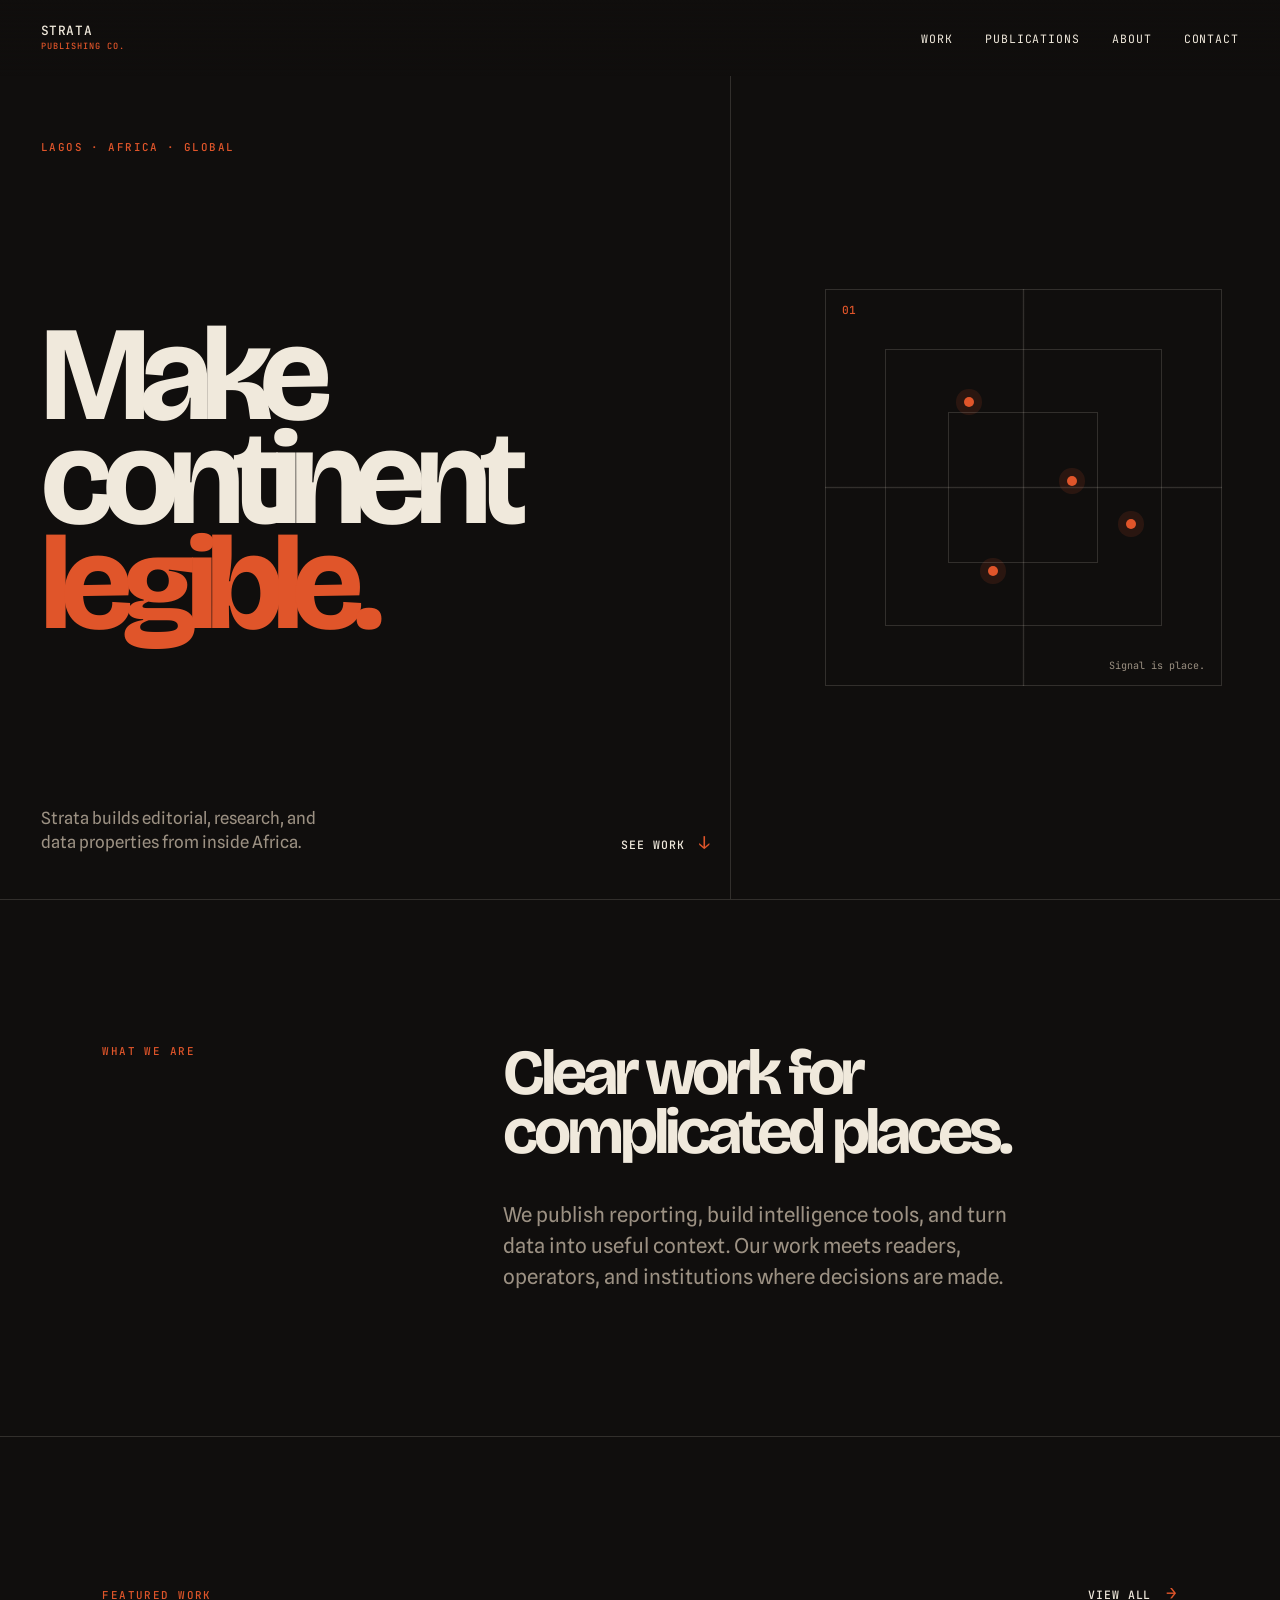
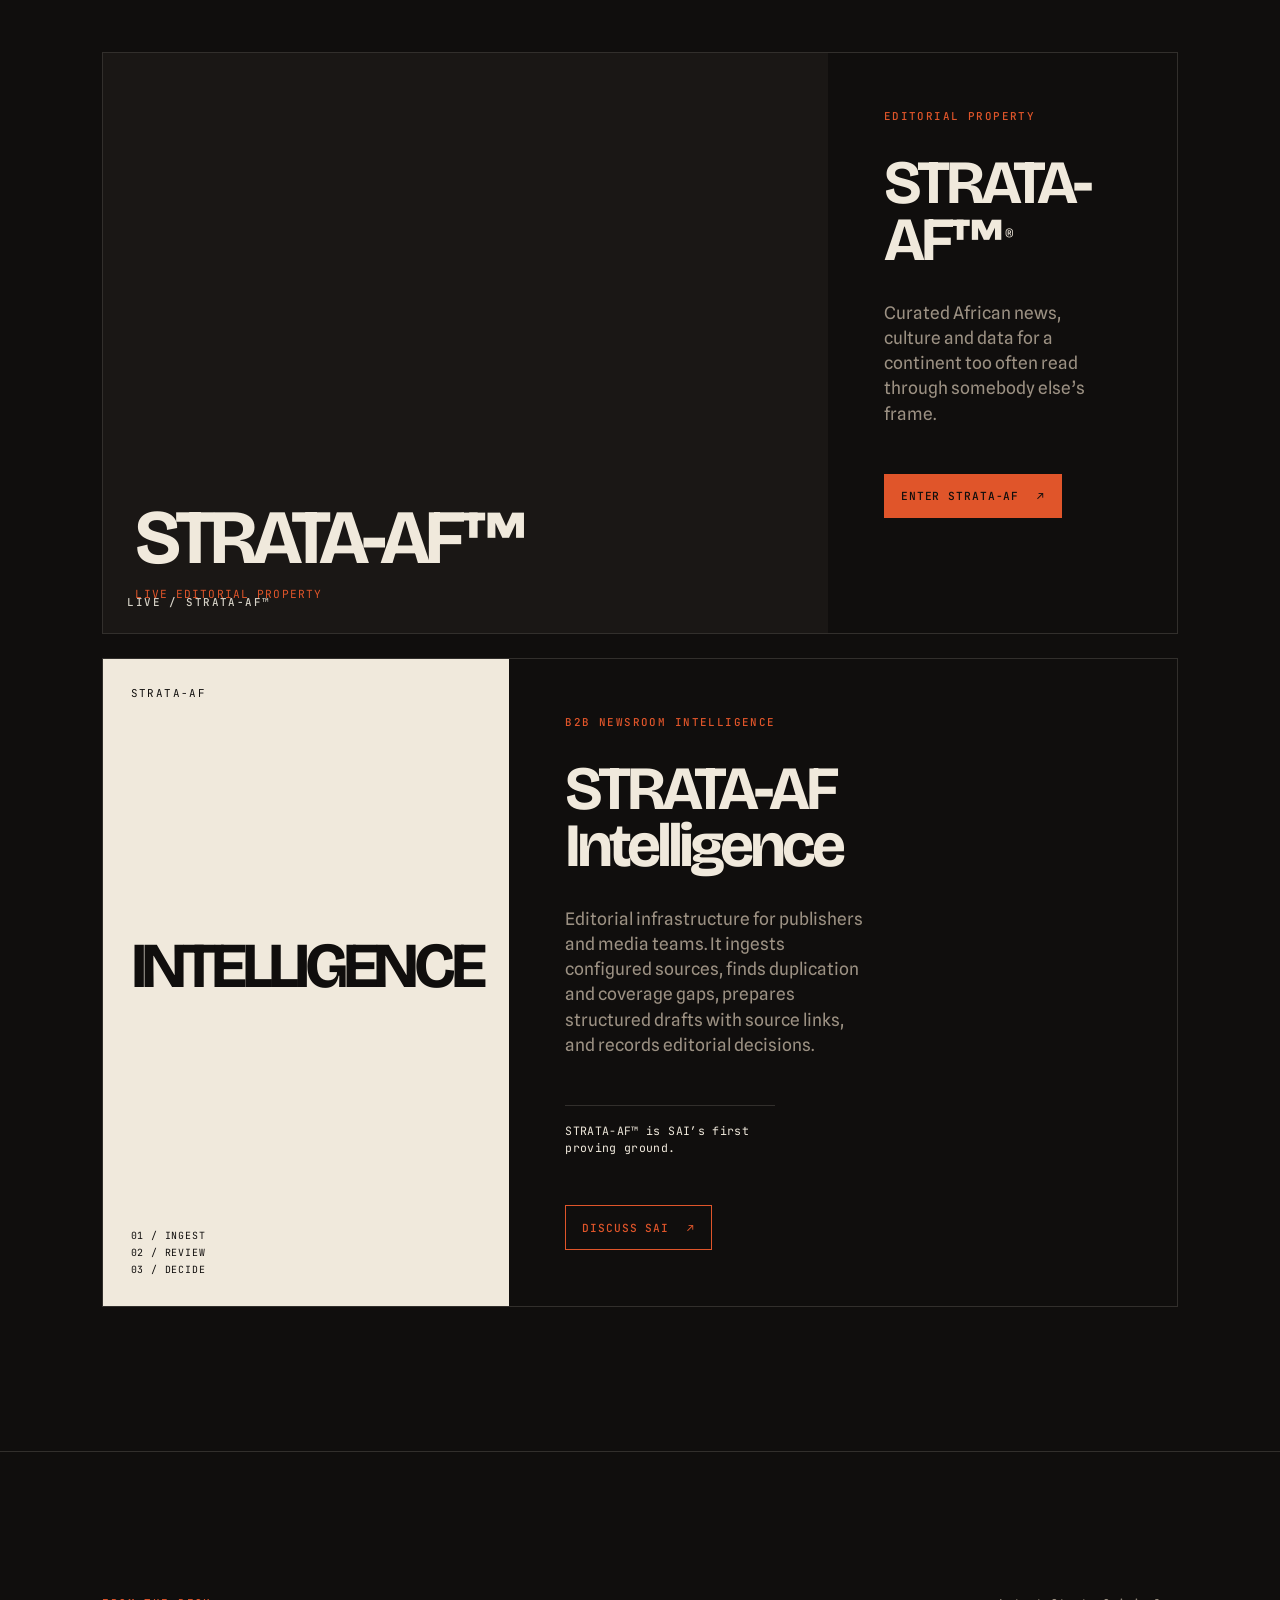
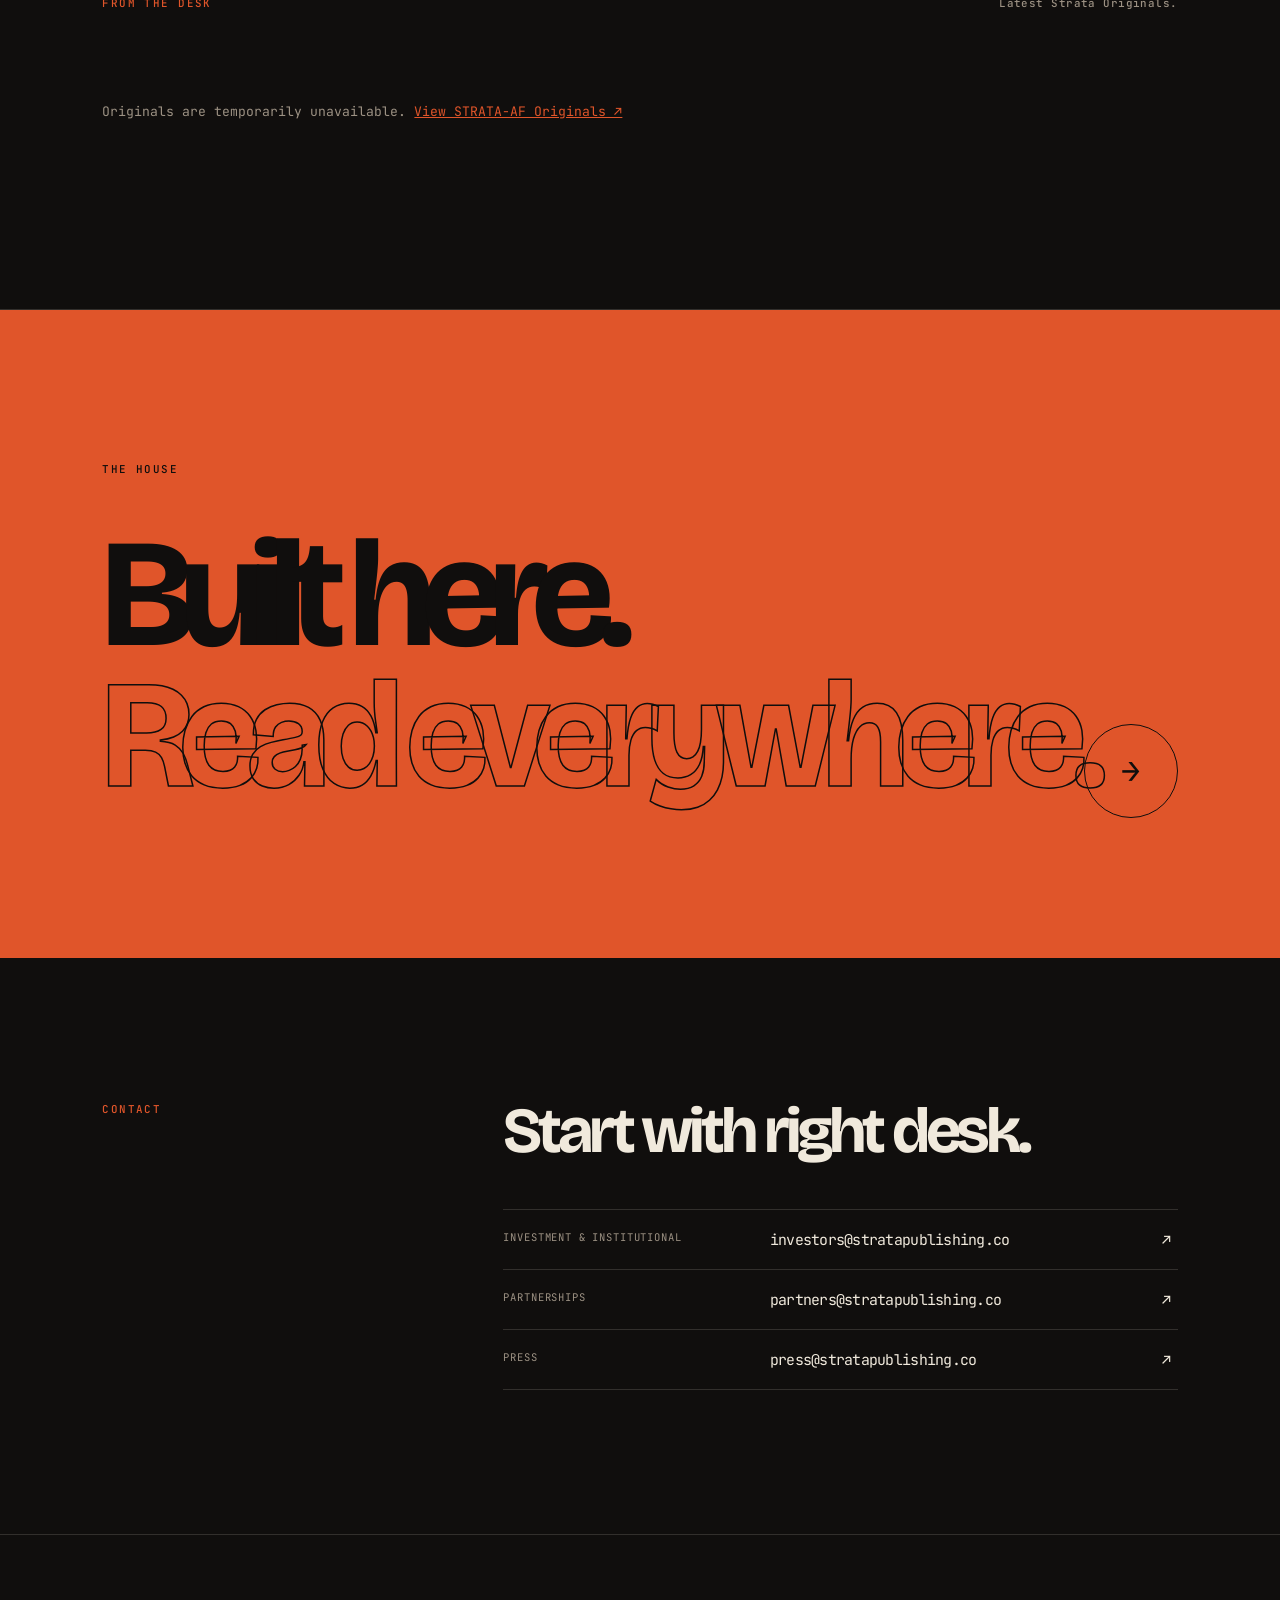
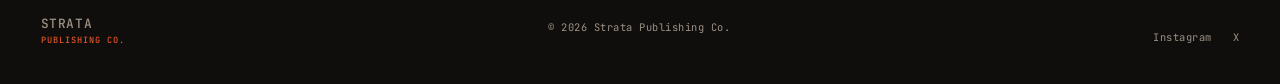
==== site/index.html @ 6c733cab "Website Redesign & Update" ====
<!doctype html>
<html lang="en">
<head>
  <meta charset="utf-8">
  <meta name="viewport" content="width=device-width, initial-scale=1">
  <meta name="description" content="Strata Publishing Co. builds editorial, research, and data properties for Africa.">
  <meta name="theme-color" content="#100E0D">
  <title>Strata Publishing Co. — African intelligence</title>
  <link rel="preconnect" href="https://fonts.googleapis.com">
  <link rel="preconnect" href="https://fonts.gstatic.com" crossorigin>
  <link href="https://fonts.googleapis.com/css2?family=Bricolage+Grotesque:opsz,wdth,wght@12..96,75..100,600..800&family=JetBrains+Mono:wght@400;500&family=Spline+Sans:wght@300;400;500&display=swap" rel="stylesheet">
  <link rel="icon" type="image/svg+xml" href="data:image/svg+xml,%3Csvg xmlns='http://www.w3.org/2000/svg' viewBox='0 0 32 32'%3E%3Crect width='32' height='32' fill='%23100E0D'/%3E%3Cpath d='M7 9h18M7 16h18M7 23h12' stroke='%23F0E9DC' stroke-width='2'/%3E%3Ccircle cx='24' cy='23' r='2' fill='%23E0552A'/%3E%3C/svg%3E">
  <link rel="stylesheet" href="./styles.css">
  <link rel="stylesheet" href="./overrides.css">
  <link rel="stylesheet" href="./sai.css">
</head>
<body>
  <a class="skip" href="#main">Skip to content</a>
  <header class="site-header" data-header>
    <a class="wordmark" href="#top" aria-label="Strata Publishing Co. home">STRATA <span>PUBLISHING CO.</span></a>
    <nav class="nav" aria-label="Primary navigation">
      <a href="#work">Work</a><a href="#publications">Publications</a><a href="#about">About</a><a href="#contact">Contact</a>
    </nav>
    <button class="menu-button" type="button" aria-expanded="false" aria-controls="menu" data-menu-button><span>Menu</span><i></i></button>
  </header>

  <dialog class="menu" id="menu" data-menu aria-label="Site menu">
    <div class="menu-top"><span class="eyebrow">Navigation</span><button type="button" data-menu-close>Close <span>×</span></button></div>
    <nav aria-label="Mobile navigation">
      <a href="#work" data-menu-link>Work <span>01</span></a><a href="#publications" data-menu-link>Publications <span>02</span></a><a href="#about" data-menu-link>About <span>03</span></a><a href="#contact" data-menu-link>Contact <span>04</span></a>
    </nav>
    <p>Editorial, research and data properties for people deciding where Africa goes next.</p>
  </dialog>

  <main id="main">
    <section class="hero" id="top">
      <div class="hero-copy">
        <p class="eyebrow reveal">Lagos · Africa · Global</p>
        <h1><span class="line">Make continent</span><span class="line rust">legible.</span></h1>
        <div class="hero-bottom reveal"><p>Strata builds editorial, research, and data properties from inside Africa.</p><a href="#work" class="text-link">See work <span>↓</span></a></div>
      </div>
      <div class="hero-art" aria-hidden="true">
        <div class="grid-map"><b>01</b><span class="dot d1"></span><span class="dot d2"></span><span class="dot d3"></span><span class="dot d4"></span><em>Signal is place.</em></div>
      </div>
    </section>

    <section class="statement section" id="about">
      <p class="eyebrow">What we are</p>
      <div><h2>Clear work for complicated places.</h2><p class="lede">We publish reporting, build intelligence tools, and turn data into useful context. Our work meets readers, operators, and institutions where decisions are made.</p></div>
    </section>

    <section class="feature section" id="work">
      <div class="section-head"><p class="eyebrow">Featured work</p><a class="text-link" href="#publications">View all <span>→</span></a></div>
      <div class="featured-grid reveal">
        <article class="feature-card feature-card--live">
          <a class="feature-media live-home" data-live-home href="https://www.strata-af.com" target="_blank" rel="noreferrer" aria-label="Open live STRATA-AF homepage"><div class="frame-fallback"><span>STRATA-AF™</span><small>Live editorial property</small></div><p class="media-label">LIVE / STRATA-AF™</p></a>
          <div class="feature-info"><p class="eyebrow">Editorial property</p><h2>STRATA-AF™<sup>®</sup></h2><p>Curated African news, culture and data for a continent too often read through somebody else’s frame.</p><a class="button" href="https://www.strata-af.com" target="_blank" rel="noreferrer">Enter STRATA-AF <span>↗</span></a></div>
        </article>
        <article class="feature-card intelligence-card">
          <div class="intelligence-visual" aria-hidden="true"><span>STRATA-AF</span><strong>INTELLIGENCE</strong><i>01 / INGEST<br>02 / REVIEW<br>03 / DECIDE</i></div>
          <div class="feature-info"><p class="eyebrow">B2B newsroom intelligence</p><h2>STRATA-AF Intelligence</h2><p>Editorial infrastructure for publishers and media teams. It ingests configured sources, finds duplication and coverage gaps, prepares structured drafts with source links, and records editorial decisions.</p><p class="proof-note">STRATA-AF™ is SAI’s first proving ground.</p><a class="button button--quiet" href="mailto:partners@stratapublishing.co?subject=STRATA-AF%20Intelligence">Discuss SAI <span>↗</span></a></div>
        </article>
      </div>
    </section>

    <section class="programs section" id="publications">
      <div class="section-head"><p class="eyebrow">From the desk</p><p class="section-note">Latest Strata Originals.</p></div>
      <div class="desk-grid" data-originals aria-live="polite"><p class="desk-status">Loading latest Originals…</p></div>
    </section>

    <section class="manifesto">
      <p class="eyebrow">The house</p>
      <h2>Built here.<br><span>Read everywhere.</span></h2>
      <a class="round-link" href="#contact" aria-label="Contact Strata Publishing Co.">→</a>
    </section>

    <section class="contact section" id="contact">
      <p class="eyebrow">Contact</p>
      <div><h2>Start with right desk.</h2><div class="contact-grid"><a href="mailto:investors@stratapublishing.co"><span>Investment &amp; institutional</span>investors@stratapublishing.co <b>↗</b></a><a href="mailto:partners@stratapublishing.co"><span>Partnerships</span>partners@stratapublishing.co <b>↗</b></a><a href="mailto:press@stratapublishing.co"><span>Press</span>press@stratapublishing.co <b>↗</b></a></div></div>
    </section>
  </main>
  <footer><a class="wordmark" href="#top">STRATA <span>PUBLISHING CO.</span></a><p>© <span data-year></span> Strata Publishing Co.</p><div><a href="https://www.instagram.com/strata.af/" target="_blank" rel="noreferrer">Instagram</a><a href="https://x.com/strata_af" target="_blank" rel="noreferrer">X</a></div></footer>
  <script type="module" src="./app.js"></script>
</body>
</html>
---- site/styles.css ----
:root{--bg:#100e0d;--raise:#1a1715;--bone:#f0e9dc;--muted:#9c9183;--faint:#6a6157;--rust:#e0552a;--line:rgba(240,233,220,.15);--display:'Bricolage Grotesque',sans-serif;--body:'Spline Sans',sans-serif;--mono:'JetBrains Mono',monospace}*{box-sizing:border-box}html{scroll-behavior:smooth}body{margin:0;background:var(--bg);color:var(--bone);font-family:var(--body);font-size:16px;line-height:1.45}a{color:inherit}.skip{position:fixed;left:1rem;top:-4rem;z-index:99;padding:.7rem 1rem;background:var(--bone);color:var(--bg)}.skip:focus{top:1rem}.site-header{height:76px;padding:0 3.2vw;position:fixed;top:0;left:0;width:100%;display:flex;z-index:10;align-items:center;justify-content:space-between;background:linear-gradient(var(--bg),transparent);mix-blend-mode:normal}.wordmark{font:500 .8rem/1 var(--mono);letter-spacing:.04em;text-decoration:none}.wordmark span{display:block;color:var(--rust);font-size:.54rem;letter-spacing:.12em;margin-top:.3rem}.nav{display:flex;gap:2rem;font:400 .72rem var(--mono);text-transform:uppercase;letter-spacing:.08em}.nav a,.menu a,footer a{text-decoration:none}.nav a:hover,.text-link:hover{color:var(--rust)}.menu-button{display:none;border:0;background:none;color:var(--bone);font:400 .72rem var(--mono);letter-spacing:.08em;text-transform:uppercase;cursor:pointer}.menu-button i{display:inline-block;width:14px;border-top:1px solid;margin-left:8px;vertical-align:middle}.hero{min-height:100svh;display:grid;grid-template-columns:1.15fr .85fr;padding:76px 3.2vw 0;border-bottom:1px solid var(--line)}.hero-copy{display:flex;flex-direction:column;justify-content:space-between;padding:5vw 0 3.5vw}.eyebrow,.section-note,.media-label{margin:0;color:var(--rust);font:500 .68rem var(--mono);letter-spacing:.13em;text-transform:uppercase}.hero h1{margin:0;font-family:var(--display);font-size:clamp(4.2rem,10.5vw,11.6rem);line-height:.78;letter-spacing:-.075em}.hero h1 .line{display:block}.hero h1 .rust{color:var(--rust)}.hero-bottom{display:flex;align-items:end;justify-content:space-between;gap:2rem;max-width:670px}.hero-bottom p{margin:0;max-width:31ch;font-size:1.05rem;color:var(--muted)}.text-link{font:500 .72rem var(--mono);letter-spacing:.08em;text-transform:uppercase;text-decoration:none;white-space:nowrap}.text-link span{color:var(--rust);font-size:1.1rem;margin-left:.4rem}.hero-art{border-left:1px solid var(--line);display:flex;align-items:center;justify-content:center;padding-left:6vw}.grid-map{position:relative;width:min(31vw,420px);aspect-ratio:1;background:linear-gradient(90deg,transparent 49.7%,var(--line) 50%,transparent 50.3%),linear-gradient(transparent 49.7%,var(--line) 50%,transparent 50.3%);border:1px solid var(--line)}.grid-map:before,.grid-map:after{content:"";position:absolute;border:1px solid var(--line);inset:15%}.grid-map:after{inset:31%}.grid-map b{position:absolute;left:1rem;top:.8rem;color:var(--rust);font:500 .7rem var(--mono)}.grid-map em{position:absolute;right:1rem;bottom:.8rem;font:400 .63rem var(--mono);color:var(--muted)}.dot{position:absolute;width:10px;height:10px;background:var(--rust);border-radius:50%;box-shadow:0 0 0 8px rgba(224,85,42,.12)}.d1{top:27%;left:35%}.d2{top:47%;left:61%}.d3{top:70%;left:41%}.d4{top:58%;left:76%}.section{padding:9rem 8vw}.statement{display:grid;grid-template-columns:1fr 2fr;gap:4rem;border-bottom:1px solid var(--line)}h2{font:700 clamp(2.5rem,5vw,5.5rem)/.92 var(--display);letter-spacing:-.065em;margin:0}.lede{max-width:44ch;color:var(--muted);font-size:clamp(1.15rem,1.6vw,1.45rem);line-height:1.5;margin:2.4rem 0 0}.section-head{display:flex;justify-content:space-between;align-items:baseline;margin-bottom:3rem}.section-note{color:var(--muted);letter-spacing:.04em;text-transform:none}.feature{border-bottom:1px solid var(--line)}.feature-card{display:grid;grid-template-columns:1.35fr .65fr;border:1px solid var(--line)}.feature-media{min-height:580px;background:#a24126;position:relative;overflow:hidden}.feature-media:before{content:"";position:absolute;width:64%;height:115%;left:24%;top:-7%;border-radius:50% 50% 0 0;background:var(--bg);transform:rotate(26deg)}.feature-media:after{content:"";position:absolute;inset:10%;border:1px solid rgba(240,233,220,.35)}.media-sun{position:absolute;width:140px;aspect-ratio:1;border-radius:50%;background:var(--bone);top:23%;left:44%;z-index:1}.media-label{position:absolute;bottom:1.5rem;left:1.5rem;z-index:2;color:var(--bone)}.feature-info{padding:3.5rem;display:flex;flex-direction:column;align-items:start}.feature-info h2{font-size:clamp(3rem,4.8vw,5.3rem);margin:2rem 0}.feature-info sup{font:400 .9rem var(--mono);letter-spacing:0}.feature-info p:not(.eyebrow){color:var(--muted);max-width:30ch;font-size:1.08rem;margin:0 0 3rem}.button{border:1px solid var(--rust);background:var(--rust);color:var(--bg);padding:.9rem 1rem;text-decoration:none;font:500 .7rem var(--mono);letter-spacing:.08em;text-transform:uppercase}.button:hover{background:transparent;color:var(--rust)}.button span{margin-left:.6rem}.programs{border-bottom:1px solid var(--line)}.filter-bar{display:flex;gap:.4rem;border-bottom:1px solid var(--line)}.filter-bar button{border:0;border-bottom:2px solid transparent;background:none;padding:.8rem 1rem .9rem 0;margin-right:1.4rem;color:var(--muted);font:400 .73rem var(--mono);letter-spacing:.06em;text-transform:uppercase;cursor:pointer}.filter-bar button.active{color:var(--bone);border-color:var(--rust)}.work-list{border-top:0}.work-row{display:grid;grid-template-columns:4.5rem 9rem 1fr 7rem 1rem;gap:1rem;align-items:center;padding:1.55rem 0;border-bottom:1px solid var(--line);text-decoration:none}.work-row:hover{color:var(--rust)}.work-index,.work-type,.work-date{font:400 .65rem var(--mono);letter-spacing:.08em;text-transform:uppercase;color:var(--faint)}.work-type{color:var(--rust)}.work-title{font:600 clamp(1.3rem,2.2vw,2rem)/1 var(--display);letter-spacing:-.04em}.work-title small{display:block;color:var(--muted);font:300 .92rem/1.45 var(--body);letter-spacing:0;max-width:43ch;margin-top:.45rem}.work-row b{font:400 1.2rem var(--mono)}.manifesto{min-height:72svh;padding:8vw;position:relative;display:flex;flex-direction:column;justify-content:center;overflow:hidden;background:var(--rust);color:var(--bg)}.manifesto .eyebrow{color:var(--bg);margin-bottom:3rem}.manifesto h2{font-size:clamp(4.5rem,12vw,14rem);letter-spacing:-.09em}.manifesto h2 span{color:transparent;-webkit-text-stroke:1.5px var(--bg)}.round-link{position:absolute;right:8vw;bottom:11vw;width:94px;height:94px;border:1px solid var(--bg);border-radius:50%;display:grid;place-items:center;text-decoration:none;font:400 2rem var(--mono);transition:transform .4s}.round-link:hover{transform:rotate(45deg)}.contact{display:grid;grid-template-columns:1fr 2fr;gap:4rem}.contact-grid{margin-top:3rem;border-top:1px solid var(--line)}.contact-grid a{display:grid;grid-template-columns:1fr 1.5fr 1rem;gap:1rem;padding:1.25rem 0;border-bottom:1px solid var(--line);text-decoration:none;font:400 .93rem var(--mono);letter-spacing:-.05em}.contact-grid a:hover{color:var(--rust)}.contact-grid span{font:400 .66rem var(--mono);color:var(--muted);letter-spacing:.08em;text-transform:uppercase}.contact-grid b{font-weight:400}footer{min-height:150px;border-top:1px solid var(--line);padding:2.5rem 3.2vw;display:flex;align-items:end;justify-content:space-between;gap:2rem;font:400 .65rem var(--mono);letter-spacing:.05em;color:var(--muted)}footer div{display:flex;gap:1.3rem}footer a:hover{color:var(--rust)}.reveal{opacity:0;transform:translateY(25px);transition:opacity .8s cubic-bezier(.16,1,.3,1),transform .8s cubic-bezier(.16,1,.3,1)}.reveal.is-visible{opacity:1;transform:none}.menu{width:100%;height:100%;max-width:none;max-height:none;margin:0;border:0;background:var(--bg);color:var(--bone);padding:2.3rem 3.2vw}.menu::backdrop{background:var(--bg)}.menu-top{display:flex;justify-content:space-between}.menu-top button{border:0;background:none;color:var(--bone);font:400 .75rem var(--mono);cursor:pointer}.menu-top button span{font-size:1.4rem;color:var(--rust);vertical-align:middle}.menu nav{margin:11vh 0 8vh}.menu nav a{display:flex;justify-content:space-between;border-bottom:1px solid var(--line);font:700 clamp(3rem,9vw,9rem)/.88 var(--display);letter-spacing:-.07em;padding:.24em 0}.menu nav a:hover{color:var(--rust)}.menu nav span{font:400 .7rem var(--mono);letter-spacing:0;color:var(--rust)}.menu>p{max-width:30ch;color:var(--muted);font-size:1.1rem}@media(max-width:760px){.site-header{height:68px;padding:0 1.25rem}.nav{display:none}.menu-button{display:block}.hero{grid-template-columns:1fr;min-height:730px;padding:68px 1.25rem 0}.hero-copy{padding:3.5rem 0 2rem;z-index:1}.hero h1{font-size:clamp(4.1rem,18vw,7.4rem);line-height:.81}.hero-bottom{align-items:start;flex-direction:column;gap:1.7rem}.hero-bottom p{font-size:1rem}.hero-art{position:absolute;right:1.25rem;bottom:2rem;border:0;padding:0;opacity:.67}.grid-map{width:47vw}.statement,.contact{grid-template-columns:1fr;gap:2.5rem}.section{padding:5.5rem 1.25rem}.section-head{gap:1rem}.section-note{font-size:.61rem}.feature-card{grid-template-columns:1fr}.feature-media{min-height:390px}.feature-info{padding:2rem}.feature-info h2{margin:1.4rem 0}.feature-info p:not(.eyebrow){margin-bottom:2rem}.filter-bar{overflow:auto}.filter-bar button{white-space:nowrap;margin-right:.8rem}.work-row{grid-template-columns:2.3rem 1fr 1rem;gap:.7rem}.work-type,.work-date{display:none}.work-title{font-size:1.5rem}.work-title small{font-size:.85rem}.manifesto{min-height:550px;padding:1.25rem}.manifesto h2{font-size:clamp(4rem,19vw,8rem)}.round-link{width:70px;height:70px;right:1.25rem;bottom:3rem}.contact-grid a{grid-template-columns:1fr 1rem;font-size:.77rem;gap:.6rem}.contact-grid span{grid-column:1/-1}.contact-grid b{grid-column:2;grid-row:2}footer{padding:2rem 1.25rem;align-items:start;flex-direction:column;gap:1.5rem}.menu{padding:1.6rem 1.25rem}.menu nav{margin:8vh 0}.menu nav a{font-size:clamp(3.5rem,17vw,6rem)}}@media(prefers-reduced-motion:reduce){html{scroll-behavior:auto}.reveal{transition:none}.round-link{transition:none}}
---- site/overrides.css ----
.featured-grid{display:grid;gap:1.5rem}.live-home{display:block;text-decoration:none}.live-home:before,.live-home:after{display:none}.live-home img{width:100%;height:100%;display:block;position:absolute;z-index:1;inset:0;object-fit:cover;filter:saturate(.82);transition:filter .25s,transform .25s}.live-home:hover img{filter:saturate(1);transform:scale(1.02)}.live-home__title{position:absolute;z-index:2;left:1.5rem;right:1.5rem;bottom:3.7rem;font:700 clamp(1.7rem,3.4vw,3.5rem)/.9 var(--display);letter-spacing:-.06em;color:var(--bone);text-shadow:0 2px 18px rgba(0,0,0,.35)}.frame-fallback{position:absolute;inset:0;display:flex;flex-direction:column;justify-content:end;padding:2rem;background:var(--raise);color:var(--bone)}.frame-fallback span{font:700 clamp(3rem,6vw,7rem)/.85 var(--display);letter-spacing:-.07em}.frame-fallback small{margin-top:1rem;font:400 .7rem var(--mono);color:var(--rust);letter-spacing:.1em;text-transform:uppercase}.feature-card--live .media-label{z-index:3;mix-blend-mode:difference}.intelligence-card{grid-template-columns:.48fr 1fr}.intelligence-visual{min-height:360px;padding:1.7rem;display:flex;flex-direction:column;justify-content:space-between;background:var(--bone);color:var(--bg);font-family:var(--mono)}.intelligence-visual span{font-size:.68rem;letter-spacing:.13em}.intelligence-visual strong{font:700 clamp(2.2rem,5vw,5rem)/.8 var(--display);letter-spacing:-.08em}.intelligence-visual i{font-style:normal;font-size:.62rem;line-height:1.7;letter-spacing:.08em}.button--quiet{background:transparent;color:var(--rust)}.button--quiet:hover{background:var(--rust);color:var(--bg)}.desk-grid{display:grid;grid-template-columns:repeat(3,1fr);gap:1rem}.original-card{display:block;text-decoration:none}.original-card img{width:100%;aspect-ratio:1.32;object-fit:cover;background:var(--raise);filter:saturate(.85);transition:filter .25s,transform .25s}.original-card span{display:block;margin-top:.85rem;font:600 clamp(1.25rem,2.2vw,2rem)/1 var(--display);letter-spacing:-.045em}.original-card:hover{color:var(--rust)}.original-card:hover img{filter:saturate(1.1);transform:translateY(-4px)}.desk-status{grid-column:1/-1;padding:2rem 0;color:var(--muted);font:400 .82rem var(--mono)}.desk-status a{color:var(--rust)}body{overflow-x:clip}@media(max-width:760px){.intelligence-card{grid-template-columns:1fr}.site-header{background:rgba(16,14,13,.92);backdrop-filter:blur(12px)}.menu-button,.menu-top button{min-height:44px;min-width:44px}.menu nav a{min-height:64px;align-items:center}.feature-media{min-height:340px}.live-home__title{left:1.25rem;right:1.25rem;bottom:3.25rem;font-size:clamp(1.7rem,8vw,2.6rem)}.button{min-height:44px;display:inline-flex;align-items:center}.contact-grid a{min-height:58px;align-items:center}.desk-grid{grid-template-columns:1fr 1fr;gap:1rem}.original-card span{font-size:1.2rem}}@media(max-width:540px){.desk-grid{grid-template-columns:1fr}.original-card{padding-bottom:1.5rem;border-bottom:1px solid var(--line)}.original-card img{aspect-ratio:1.5}.original-card span{font-size:1.55rem}.menu>p{font-size:1rem}.intelligence-visual{min-height:250px}.feature-info{padding:1.5rem}.feature-media{min-height:285px}}@media(hover:none){.live-home:hover img,.original-card:hover img{filter:saturate(.85);transform:none}}
---- site/sai.css ----
.proof-note{padding-top:1rem;border-top:1px solid var(--line);font:400 .72rem/1.55 var(--mono)!important;color:var(--bone)!important;letter-spacing:.03em}
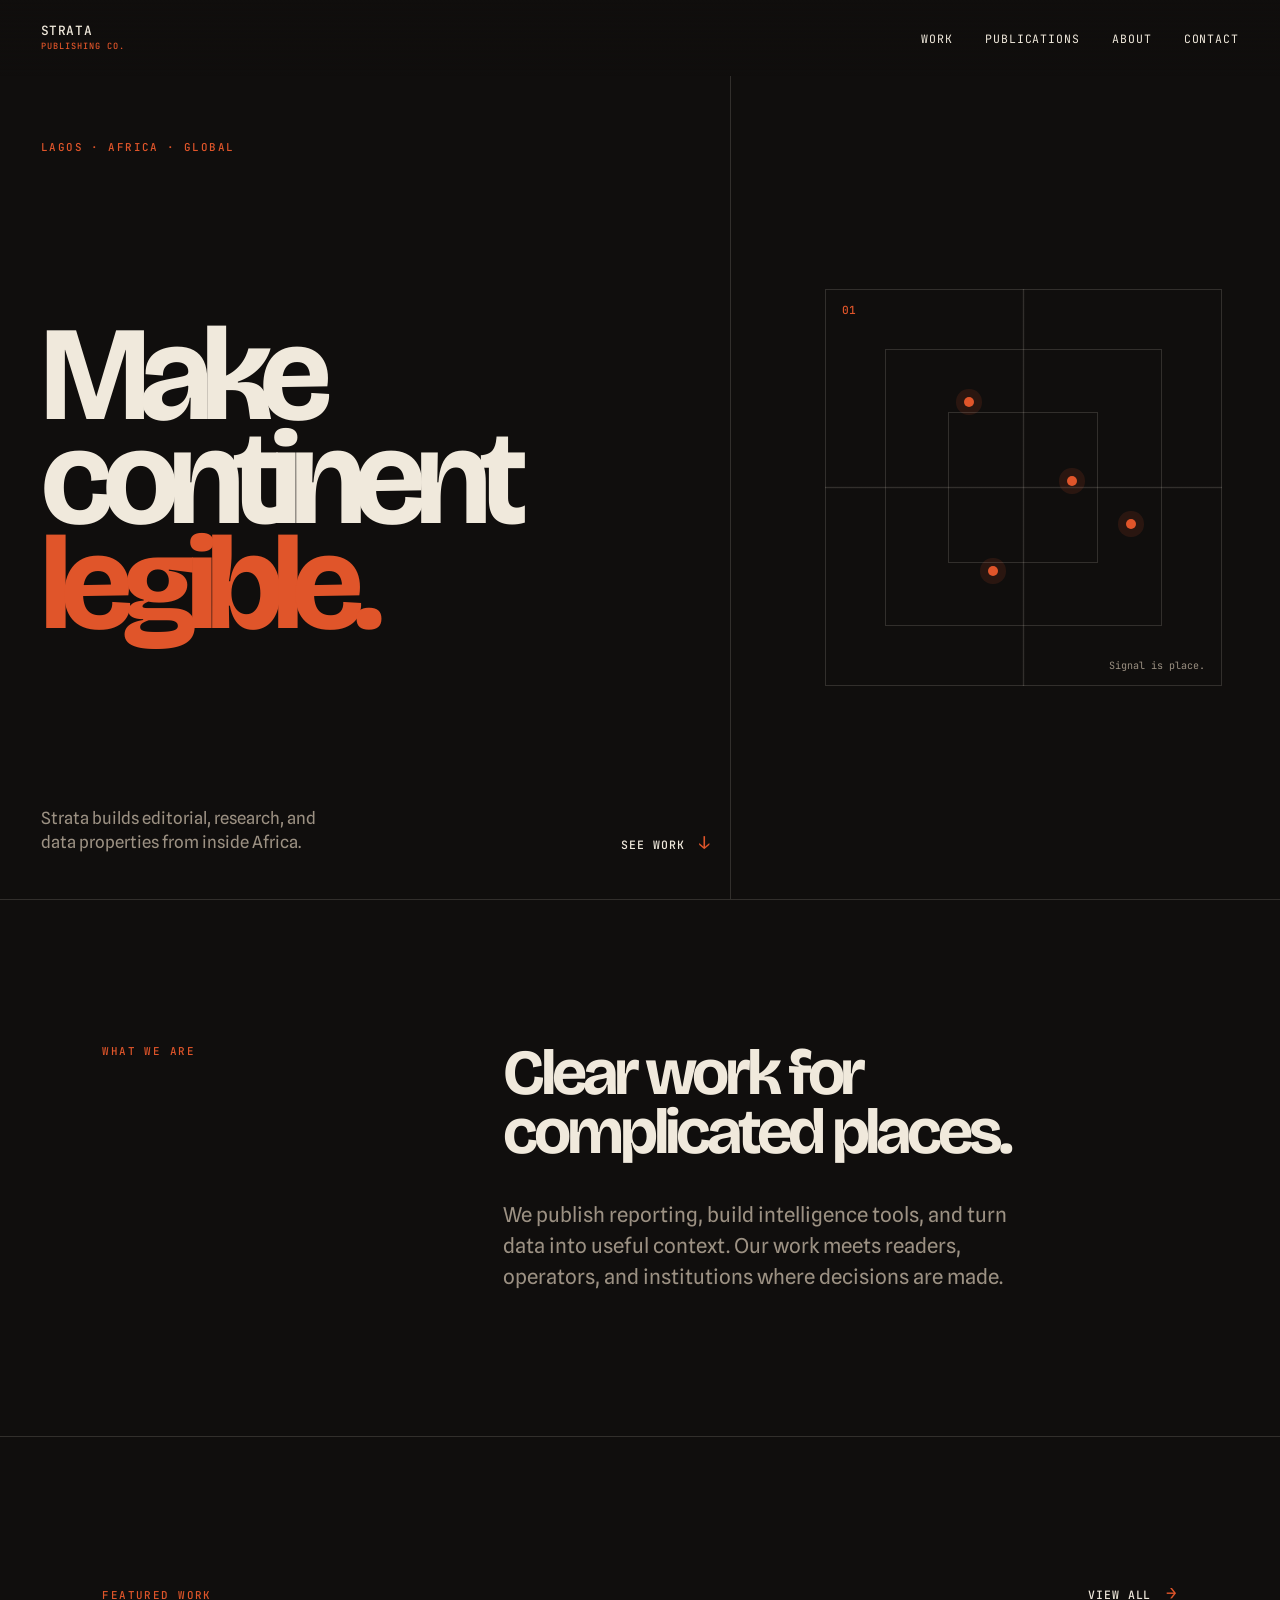
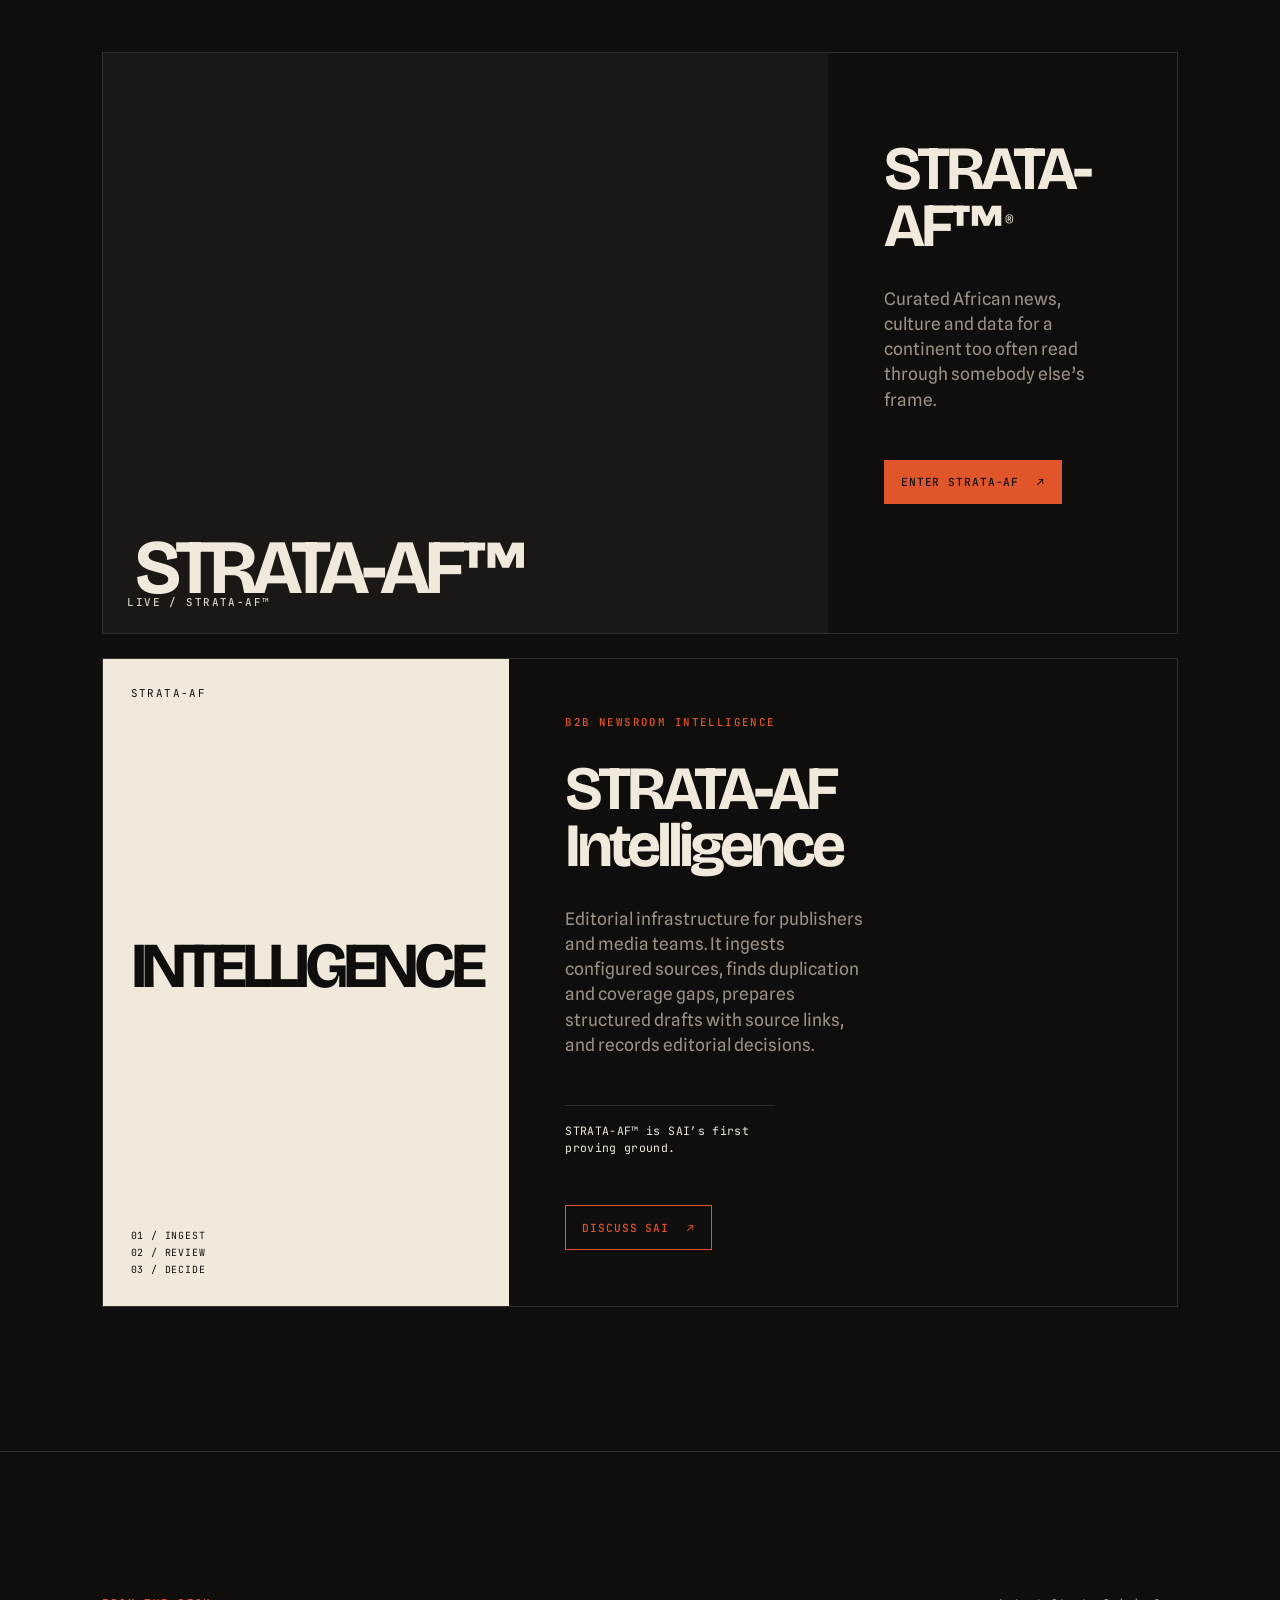
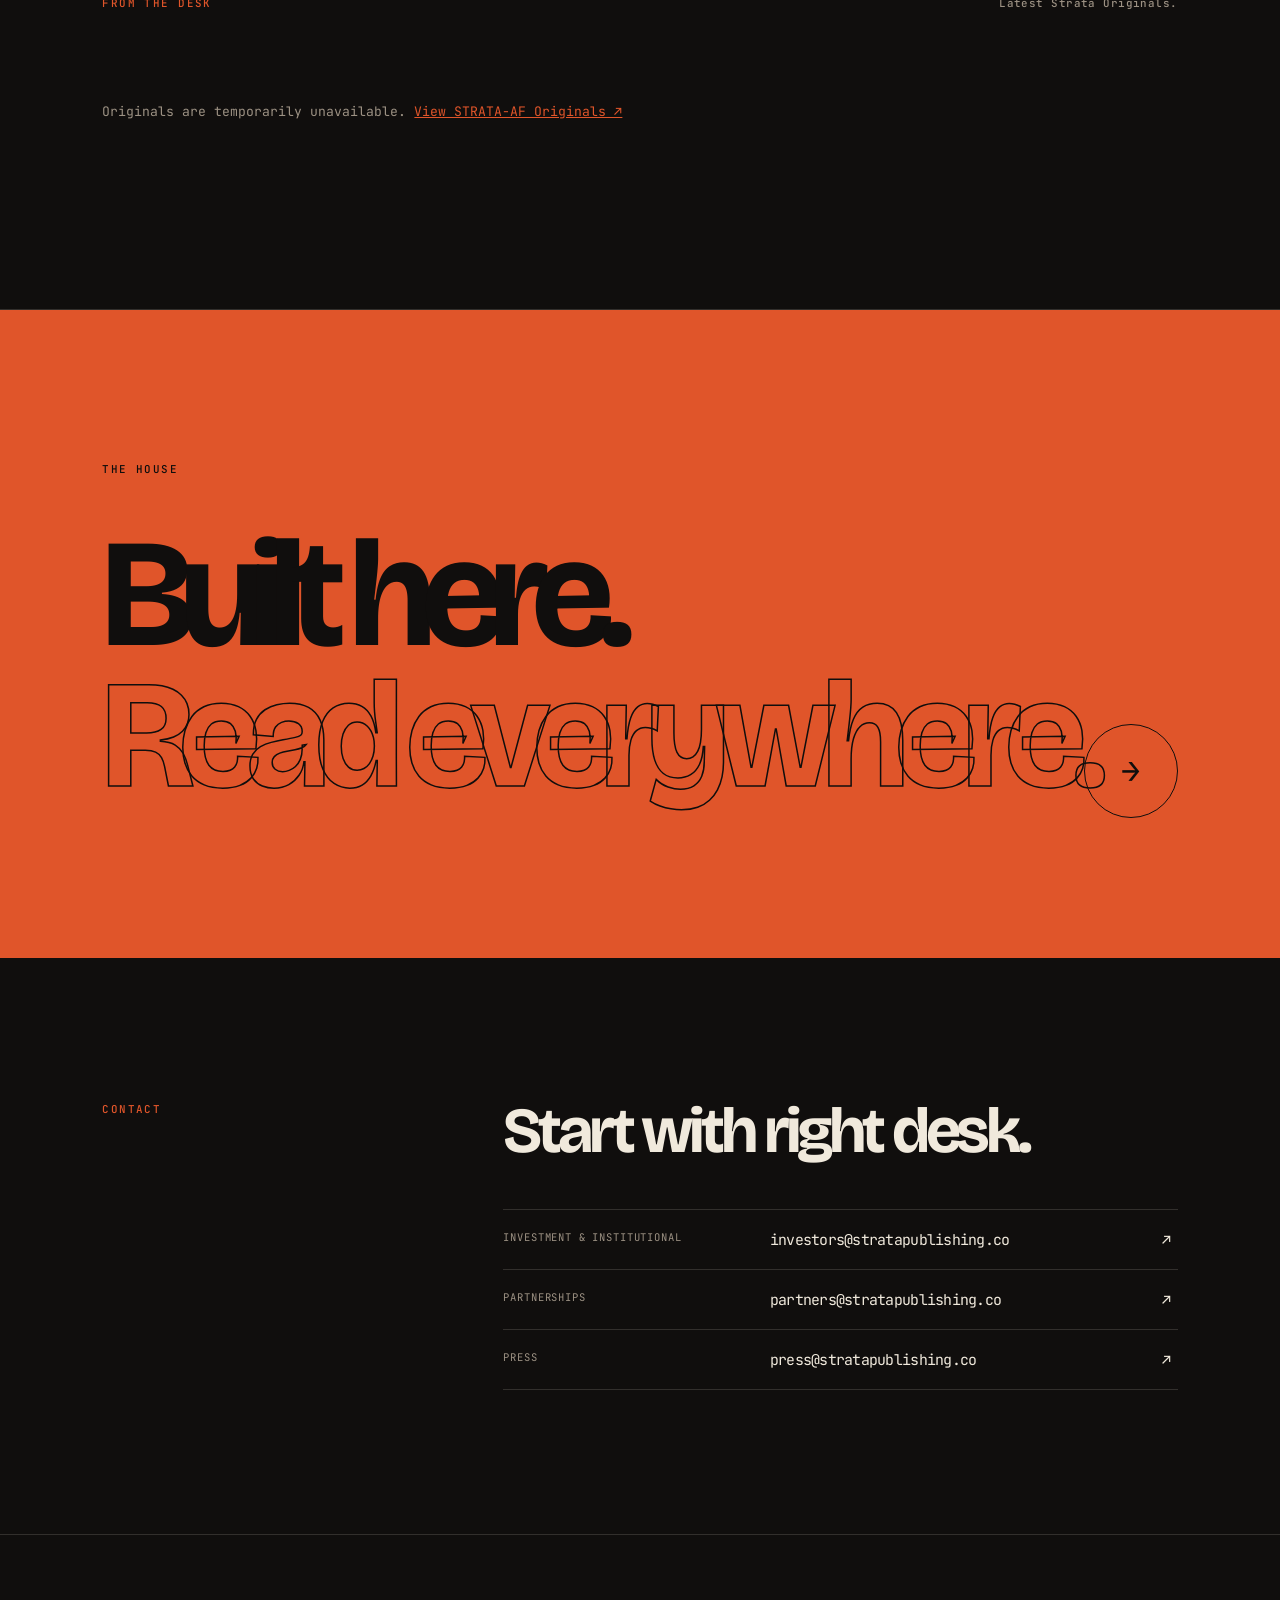
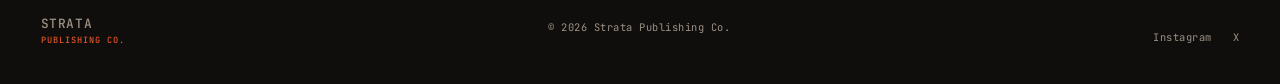
==== commit 9baa8f13: "Website Redesign Update" ====
--- a/site/index.html
+++ b/site/index.html
@@ -53,8 +53,8 @@
       <div class="section-head"><p class="eyebrow">Featured work</p><a class="text-link" href="#publications">View all <span>→</span></a></div>
       <div class="featured-grid reveal">
         <article class="feature-card feature-card--live">
-          <a class="feature-media live-home" data-live-home href="https://www.strata-af.com" target="_blank" rel="noreferrer" aria-label="Open live STRATA-AF homepage"><div class="frame-fallback"><span>STRATA-AF™</span><small>Live editorial property</small></div><p class="media-label">LIVE / STRATA-AF™</p></a>
-          <div class="feature-info"><p class="eyebrow">Editorial property</p><h2>STRATA-AF™<sup>®</sup></h2><p>Curated African news, culture and data for a continent too often read through somebody else’s frame.</p><a class="button" href="https://www.strata-af.com" target="_blank" rel="noreferrer">Enter STRATA-AF <span>↗</span></a></div>
+          <a class="feature-media live-home" data-live-home href="https://www.strata-af.com" target="_blank" rel="noreferrer" aria-label="Open live STRATA-AF homepage"><div class="frame-fallback"><span>STRATA-AF™</span></div><p class="media-label">LIVE / STRATA-AF™</p></a>
+          <div class="feature-info"><h2>STRATA-AF™<sup>®</sup></h2><p>Curated African news, culture and data for a continent too often read through somebody else’s frame.</p><a class="button" href="https://www.strata-af.com" target="_blank" rel="noreferrer">Enter STRATA-AF <span>↗</span></a></div>
         </article>
         <article class="feature-card intelligence-card">
           <div class="intelligence-visual" aria-hidden="true"><span>STRATA-AF</span><strong>INTELLIGENCE</strong><i>01 / INGEST<br>02 / REVIEW<br>03 / DECIDE</i></div>
